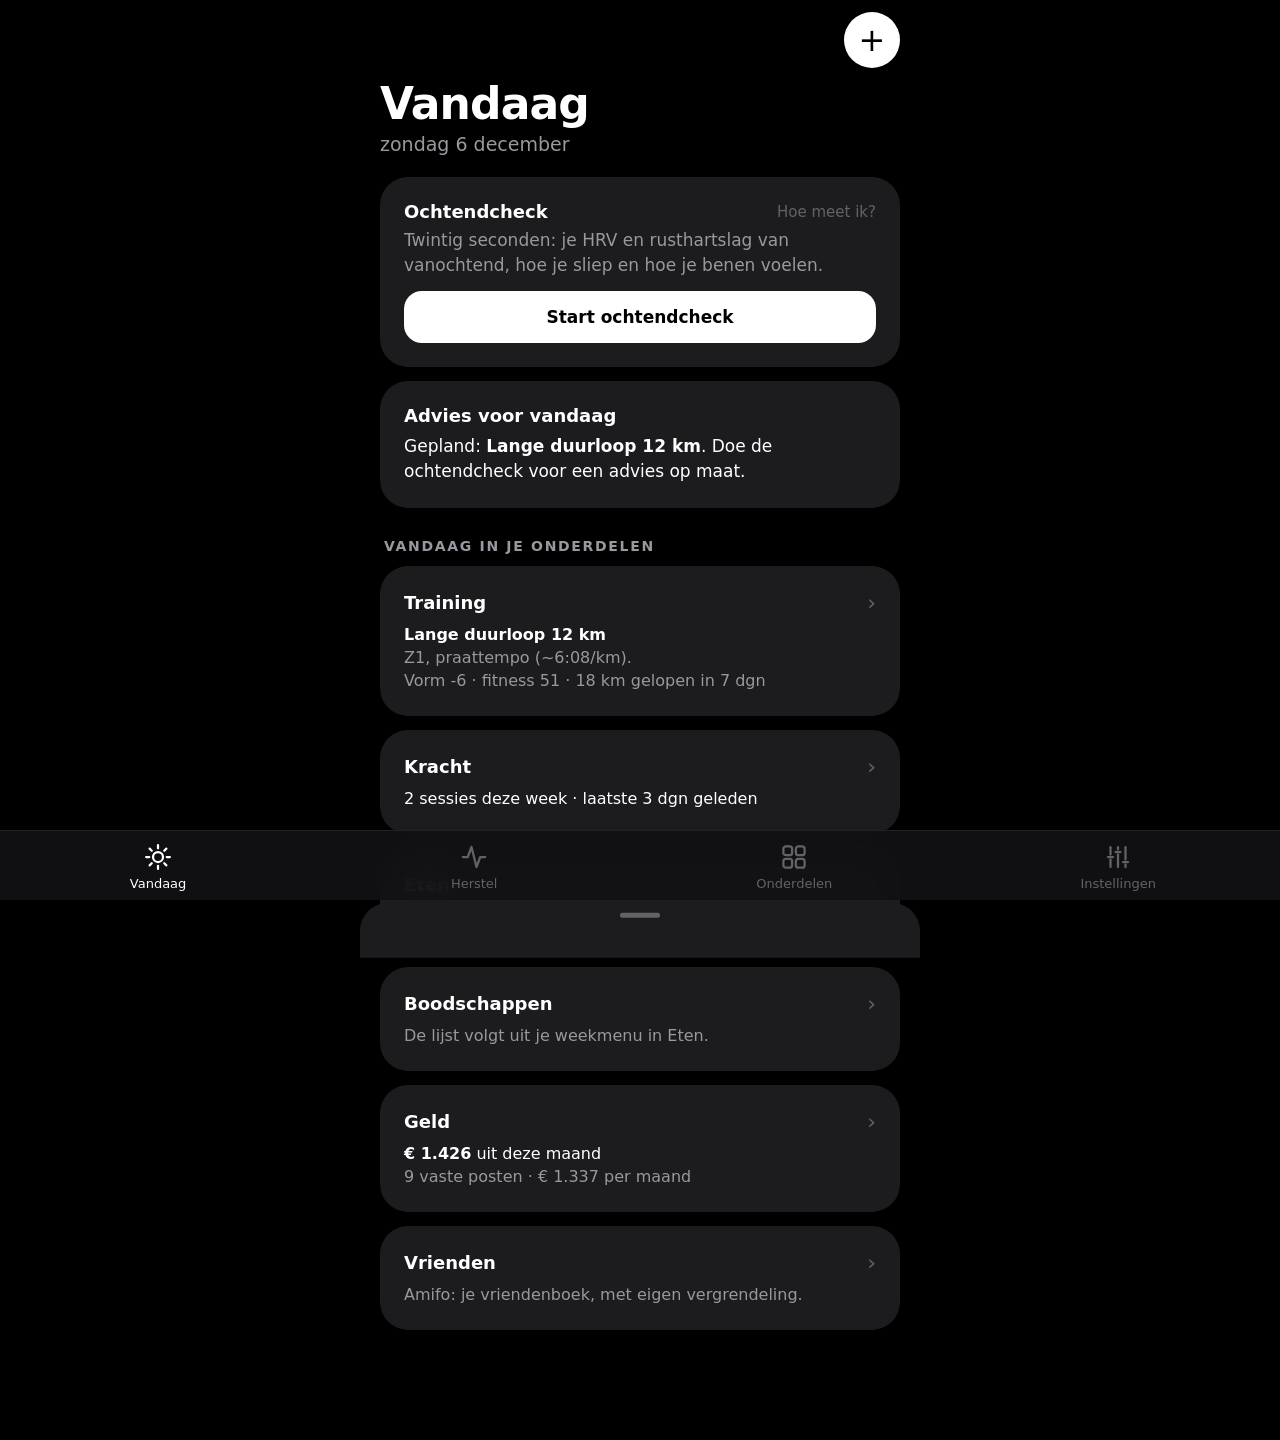
==== index.html @ ef38445b "Kern: één PWA met Vandaag, Tempo, Kracht, Eten, Geld en Amifo Gedeelde laag (core), opslag per onder" ====
<!DOCTYPE html>
<html lang="nl">
<head>
<meta charset="utf-8">
<meta name="viewport" content="width=device-width, initial-scale=1, viewport-fit=cover">
<meta name="apple-mobile-web-app-capable" content="yes">
<meta name="mobile-web-app-capable" content="yes">
<meta name="apple-mobile-web-app-status-bar-style" content="black-translucent">
<meta name="apple-mobile-web-app-title" content="Kern">
<meta name="theme-color" content="#000000">
<meta name="robots" content="noindex, nofollow">
<link rel="manifest" href="manifest.json">
<link rel="apple-touch-icon" href="icons/icon-180.png">
<link rel="stylesheet" href="core/core.css">
<title>Kern</title>
</head>
<body>

<section class="view on" id="v-home">
  <div class="top"><button class="fab" data-act="check" aria-label="Ochtendcheck">+</button></div>
  <h1>Vandaag</h1>
  <div class="sub" id="home-sub"></div>
  <div id="home-body"></div>
</section>

<section class="view" id="v-rec">
  <div class="top"><button class="fab" data-act="check" aria-label="Ochtendcheck">+</button></div>
  <h1>Herstel</h1>
  <div class="sub" id="rec-sub"></div>
  <div id="rec-body"></div>
</section>

<section class="view" id="v-apps">
  <div class="top"></div>
  <h1>Onderdelen</h1>
  <div class="sub">Eén app, één plek voor je gegevens</div>
  <div class="grid2" id="apps"></div>
  <div class="hint" style="margin-top:18px"><button class="info" data-info="linked" style="padding:0">Hoe zijn de onderdelen verbonden?</button></div>
</section>

<section class="view" id="v-set">
  <div class="top"></div>
  <h1>Instellingen</h1>
  <div class="sub">Profiel, back-up en uitleg</div>
  <div class="label">Profiel</div>
  <div class="card">
    <div class="field"><label>Lichaamsgewicht (kg)</label><input id="p-weight" type="number" inputmode="decimal"></div>
    <div class="hint">Gebruikt door Eten om je doelen te berekenen. Blijft op je toestel.</div>
  </div>
  <div class="label">Back-up</div>
  <div class="card">
    <button class="btn pri" id="d-export" style="margin-top:0">Back-up maken</button>
    <button class="btn" id="d-import">Back-up terugzetten</button>
    <input type="file" id="d-file" accept="application/json,.json" hidden>
    <div class="hint">Eén bestand met de gegevens van Vandaag, Tempo, Kracht, Eten en Geld. Bewaar het in Bestanden of iCloud Drive. Inloggegevens van Strava gaan niet mee. Amifo heeft een eigen back-up in zijn instellingen.</div>
  </div>
  <div class="label">Data</div>
  <div class="card">
    <button class="btn" id="d-demo" style="margin-top:0">Wis alle demodata</button>
    <button class="btn danger" id="d-reset">Alles wissen</button>
  </div>
  <div class="label">Wetenschap</div>
  <div class="list" id="science-list"></div>
  <div class="hint" style="text-align:center;margin-top:24px">Kern · alles staat lokaal op je toestel, zonder account en zonder server</div>
</section>

<nav class="tabbar">
  <button class="on" data-tab="home"><svg viewBox="0 0 24 24"><circle cx="12" cy="12" r="4"/><path d="M12 2.500v2.500M12 19v2.500M2.500 12H5M19 12h2.500M5.300 5.300 7 7M17 17l1.700 1.700M18.700 5.300 17 7M7 17l-1.700 1.700"/></svg>Vandaag</button>
  <button data-tab="rec"><svg viewBox="0 0 24 24"><path d="M3 12h4l3-8 4 16 3-8h4"/></svg>Herstel</button>
  <button data-tab="apps"><svg viewBox="0 0 24 24"><rect x="3.500" y="3.500" width="7" height="7" rx="2"/><rect x="13.500" y="3.500" width="7" height="7" rx="2"/><rect x="3.500" y="13.500" width="7" height="7" rx="2"/><rect x="13.500" y="13.500" width="7" height="7" rx="2"/></svg>Onderdelen</button>
  <button data-tab="set"><svg viewBox="0 0 24 24"><path d="M6 4v6M6 14v6M12 4v2M12 10v10M18 4v10M18 18v2"/><path d="M4 12h4M10 8h4M16 16h4"/></svg>Instellingen</button>
</nav>

<script src="core/core.js"></script>
<script>
/* =========================================================
   Kern — startscherm. Ochtendcheck (HRV, rusthartslag, slaap)
   en één overzicht van wat de onderdelen vandaag te melden hebben.
   ========================================================= */
K.chrome('hub');
const {$,$$,esc,dkey,DAY,nl,eur,toast,openSheet,closeSheet,ringSVG,addDays,pd,mean,sd}=K;
const KEY='kern.check.v1';
const DEF={days:{},demo:false,seeded:false};
let st=K.load(KEY,DEF);
const save=()=>K.save(KEY,st);
const today=()=>dkey(new Date());

/* ---------- HRV-analyse ---------- */
// Alles op ln(rMSSD): HRV is scheef verdeeld, de logaritme maakt gemiddelden en bandbreedtes zinvol.
function entries(n=400){const cut=dkey(addDays(new Date(),-n));return Object.entries(st.days).filter(([k,v])=>k>=cut&&v.hrv>0).map(([k,v])=>({k,...v,ln:Math.log(v.hrv)})).sort((a,b)=>a.k.localeCompare(b.k))}
function analyse(){
  const all=entries(),t=today(),within=(a,b)=>all.filter(e=>{const n=Math.round((pd(t)-pd(e.k))/DAY);return n>=a&&n<b});
  const w7=within(0,7),w60=within(0,60),a=within(0,28),b=within(28,56);
  const o={n:all.length,all,ok:w60.length>=10&&w7.length>=3};
  if(w7.length)o.base=Math.exp(mean(w7.map(e=>e.ln)));
  if(w7.length)o.rhr=mean(w7.filter(e=>e.rhr).map(e=>e.rhr));
  if(w60.length>=5){const m=mean(w60.map(e=>e.ln)),s=sd(w60.map(e=>e.ln));o.m=m;o.s=s;o.lo=Math.exp(m-s);o.hi=Math.exp(m+s)}
  if(w7.length>=4)o.cv=sd(w7.map(e=>e.hrv))/mean(w7.map(e=>e.hrv))*100;
  if(a.length>=8&&b.length>=8){o.dHrv=(Math.exp(mean(a.map(e=>e.ln)))/Math.exp(mean(b.map(e=>e.ln)))-1)*100;
    const ra=a.filter(e=>e.rhr),rb=b.filter(e=>e.rhr);if(ra.length>=8&&rb.length>=8)o.dRhr=mean(ra.map(e=>e.rhr))-mean(rb.map(e=>e.rhr))}
  o.sleep=mean(a.filter(e=>e.sleep).map(e=>e.sleep));
  // status van de 7-daagse basislijn ten opzichte van je normale bandbreedte
  if(o.ok){o.state=o.base<o.lo?{t:'Onder je normale bandbreedte: je lichaam herstelt nog',c:'var(--c-warn)'}
      :o.cv>12?{t:'Binnen je bandbreedte, maar onrustig van dag tot dag',c:'var(--c-mid)'}
      :o.base>o.hi?{t:'Boven je normale bandbreedte: goed hersteld',c:'var(--c-peak)'}
      :{t:'Binnen je normale bandbreedte: stabiel',c:'var(--c-good)'}}
  else o.state={t:`Nog ${Math.max(1,10-w60.length)} metingen nodig voor je eigen bandbreedte`,c:'var(--text-2)'};
  return o}
const hrvColor=(v,A)=>!A.lo?'var(--text)':v<A.lo?'var(--c-warn)':v>A.hi?'var(--c-peak)':'var(--c-good)';

/* ---------- advies: check + trainingsvorm + schema ---------- */
function advice(A){
  const c=st.days[today()],f=K.feed.get('tempo'),s=f?.days?.[today()],flags=[];
  if(c){
    if(A.lo&&c.hrv<A.lo)flags.push('je HRV ligt onder je bandbreedte');
    if(A.rhr&&c.rhr&&c.rhr>A.rhr+5)flags.push('je rusthartslag is hoger dan normaal');
    if(c.sleep&&c.sleep<6.5)flags.push('je sliep kort');
    if(c.legs&&c.legs<=2)flags.push('je benen voelen zwaar')}
  if(f&&f.tsb<-25)flags.push(`je vorm in Tempo is ${f.tsb}`);
  const what=s?(s.sport==='rest'?'Rustdag in je schema':`Gepland: <b>${esc(s.t)}</b>`):'Geen training in je schema';
  const hard=s&&['hard','long','race'].includes(s.cls);
  let chip,col,txt;
  if(!c&&!flags.length){chip='';col='var(--text-2)';txt=`${what}. Doe de ochtendcheck voor een advies op maat.`}
  else if(!flags.length){chip='Groen licht';col='var(--c-peak)';txt=`${what}. Alles wijst op goed herstel${hard?': een goede dag om deze sessie voluit te doen':''}.`}
  else if(flags.length===1){chip='Let op';col='var(--c-mid)';txt=`${what}. Let op: ${flags[0]}. ${hard?'Begin rustig en kort de sessie in als het niet loopt.':'Houd het vandaag rustig.'}`}
  else{chip='Rustig aan';col='var(--c-warn)';txt=`${what}. ${(l=>l[0].toUpperCase()+l.slice(1))(flags.slice(0,-1).join(', ')+' en '+flags[flags.length-1])}. ${hard?'Maak hier een rustige versie van of schuif de sessie een dag op.':'Herstel heeft vandaag voorrang.'}`}
  return{chip,col,txt}}

/* ---------- vandaag ---------- */
const fresh=f=>f&&f.updated>=+K.today0();
function renderHome(){
  const A=analyse(),c=st.days[today()],ad=advice(A);
  $('#home-sub').textContent=new Date().toLocaleDateString('nl-NL',{weekday:'long',day:'numeric',month:'long'});
  const t=K.feed.get('tempo'),kr=K.feed.get('kracht'),e=K.feed.get('eten'),g=K.feed.get('geld');
  const ts=t?.days?.[today()];
  const check=c?`<div class="card tap" data-act="check">
      <div class="hero"><div><div class="big" style="color:${hrvColor(c.hrv,A)}">${c.hrv}<small>ms HRV</small></div></div><div class="right">${A.state.t}</div></div>
      <div class="stats"><div class="stat"><div class="v">${c.rhr||'—'}</div><div class="k">rusthartslag</div></div><div class="stat"><div class="v">${c.sleep?nl(c.sleep)+' u':'—'}</div><div class="k">slaap</div></div><div class="stat"><div class="v">${c.legs?c.legs+'/5':'—'}</div><div class="k">benen</div></div></div>
    </div>`
    :`<div class="card"><div class="card-h"><h3>Ochtendcheck</h3><button class="info" data-info="measure">Hoe meet ik?</button></div>
      <div class="advice muted" style="margin:6px 0 14px">Twintig seconden: je HRV en rusthartslag van vanochtend, hoe je sliep en hoe je benen voelen.</div>
      <button class="btn pri" data-act="check" style="margin-top:0">Start ochtendcheck</button></div>`;
  const row=(href,ttl,body,chip='')=>`<a class="card tap" href="${href}"><div class="card-h"><h3>${ttl}</h3><span>${chip?`<span class="chip">${chip}</span> `:''}<span class="go">›</span></span></div><div class="advice" style="font-size:16px">${body}</div></a>`;
  $('#home-body').innerHTML=check+`
  <div class="card"><div class="card-h"><h3>Advies voor vandaag</h3><span class="chip" style="color:${ad.col}">${ad.chip}</span></div><div class="advice">${ad.txt}</div></div>
  <div class="label">Vandaag in je onderdelen</div>`
  +row('tempo/','Training',t?`${ts?`<b>${esc(ts.t)}</b>${ts.d?`<br><span class="muted">${esc(ts.d)}</span>`:''}`:'Geen sessie gepland'}<br><span class="muted">Vorm ${t.tsb>0?'+':''}${t.tsb} · fitness ${t.ctl} · ${t.week?.runKm??0} km gelopen in 7 dgn</span>`:'<span class="muted">Open Tempo om je schema en vorm te zien.</span>',t?.doneToday?'✓ gedaan':'')
  +row('kracht/','Kracht',kr?`${kr.week.n} ${kr.week.n===1?'sessie':'sessies'} deze week${kr.last?` · laatste ${K.relDay(kr.last.date)}`:''}${kr.active?'<br><b>Er staat een training open</b>':''}`:'<span class="muted">Open Kracht om een training te starten.</span>',kr?.doneToday?'✓ gedaan':'')
  +row('eten/','Eten',fresh(e)?`<b>${e.today.target} g koolhydraten</b> · ${e.today.label.toLowerCase()}<br><span class="muted">${e.today.meals.filter(m=>m.slot!=='Extra tussendoor').map(m=>esc(m.n)).join(' · ')}</span>`:'<span class="muted">Open Eten voor het menu van vandaag.</span>')
  +row('eten/','Boodschappen',e?.list?`${e.list.left} van ${e.list.n} producten nog te kopen<br><span class="muted">Weekmenu geschat op ${eur(e.list.cost)}${g?` · ${eur(g.groceries7)} uitgegeven in 7 dgn`:''}</span>`:'<span class="muted">De lijst volgt uit je weekmenu in Eten.</span>')
  +row('geld/','Geld',g?`<b>${eur(g.month.spent)}</b> uit deze maand<br><span class="muted">${g.fixed.n} vaste posten · ${eur(g.fixed.monthly)} per maand</span>`:'<span class="muted">Open Geld om je uitgaven te zien.</span>')
  +row('amifo/','Vrienden','<span class="muted">Amifo: je vriendenboek, met eigen vergrendeling.</span>');
}

/* ---------- herstel ---------- */
function renderRec(){
  const A=analyse(),all=A.all.filter(e=>pd(today())-pd(e.k)<60*DAY);
  $('#rec-sub').textContent=A.n?`${A.n} metingen${st.demo?' · demo':''}`:'Nog geen metingen';
  if(!A.n){$('#rec-body').innerHTML=`<div class="card"><div class="advice">Doe elke ochtend de check. Na ongeveer tien metingen zie je hier je eigen bandbreedte, je basislijn en of je vooruitgaat.</div><button class="btn pri" data-act="check">Start ochtendcheck</button></div>`;return}
  const W=320,H=130,t0=pd(today()),X=k=>(59-Math.round((t0-pd(k))/DAY))/59*(W-12)+6;
  const vals=all.map(e=>e.hrv).concat(A.lo?[A.lo,A.hi]:[]),mn=Math.min(...vals)*.94,mx=Math.max(...vals)*1.04,Y=v=>H-8-(v-mn)/(mx-mn||1)*(H-16);
  const roll=all.map(e=>{const w=A.all.filter(x=>{const n=Math.round((pd(e.k)-pd(x.k))/DAY);return n>=0&&n<7});return w.length>=3?{k:e.k,v:Math.exp(mean(w.map(x=>x.ln)))}:null}).filter(Boolean);
  const path=(pts,f)=>pts.map((p,i)=>(i?'L':'M')+X(p.k).toFixed(1)+' '+Y(f(p)).toFixed(1)).join('');
  const rh=all.filter(e=>e.rhr),rmn=Math.min(...rh.map(e=>e.rhr))-2,rmx=Math.max(...rh.map(e=>e.rhr))+2,RY=v=>90-6-(v-rmn)/(rmx-rmn||1)*(90-12);
  const dC=v=>v==null?'var(--text)':v>1?'var(--c-peak)':v<-3?'var(--c-warn)':'var(--text)';
  const verdict=A.dHrv==null?'Na acht weken meten zie je hier of je vooruitgaat.':A.dHrv>2&&(A.dRhr??0)<=0?'Je HRV stijgt en je rusthartslag daalt: je wordt fitter.':A.dHrv<-5?'Je HRV daalt over weken: neem meer herstel of kijk naar slaap en stress.':'Stabiel: geen duidelijke verandering in vier weken.';
  $('#rec-body').innerHTML=`
  <div class="card">
    <div class="hero"><div><div class="big">${A.base?Math.round(A.base):'—'}<small>ms · 7 dgn</small></div></div><div class="right" style="color:${A.state.c==='var(--text-2)'?'var(--text-2)':'var(--text-2)'}">${A.state.t}</div></div>
    <svg class="chart" viewBox="0 0 ${W} ${H}">
      ${A.lo?`<rect x="0" y="${Y(A.hi).toFixed(1)}" width="${W}" height="${(Y(A.lo)-Y(A.hi)).toFixed(1)}" fill="#30c46a" opacity=".13" rx="6"/>`:''}
      ${all.map(e=>`<circle cx="${X(e.k).toFixed(1)}" cy="${Y(e.hrv).toFixed(1)}" r="2.200" fill="#636366"/>`).join('')}
      ${roll.length>1?`<path d="${path(roll,p=>p.v)}" stroke="#30c46a" stroke-width="2.600" fill="none" stroke-linecap="round" stroke-linejoin="round"/>`:''}
    </svg>
    <div class="legend" style="margin-top:12px"><span style="--d:var(--c-peak)">Basislijn 7 dgn</span><span style="--d:#636366">Dagmeting</span><button class="info" data-info="hrv">Hoe werkt dit?</button></div>
    ${A.lo?`<div class="hint">Je normale bandbreedte (groene band): ${Math.round(A.lo)}–${Math.round(A.hi)} ms.</div>`:''}
  </div>
  <div class="card">
    <div class="card-h"><h3>Rusthartslag</h3><button class="info" data-info="rhr">?</button></div>
    <div class="sm-big">${A.rhr?Math.round(A.rhr):'—'}<small>slagen per minuut · 7 dgn</small></div>
    ${rh.length>1?`<svg class="chart" viewBox="0 0 ${W} 90"><path d="${rh.map((p,i)=>(i?'L':'M')+X(p.k).toFixed(1)+' '+RY(p.rhr).toFixed(1)).join('')}" stroke="#98989f" stroke-width="2.200" fill="none" stroke-linecap="round" stroke-linejoin="round"/></svg>`:''}
  </div>
  <div class="card">
    <div class="card-h"><h3>Ga ik vooruit?</h3><button class="info" data-info="trend">?</button></div>
    <div class="advice" style="margin-bottom:10px">${verdict}</div>
    <div class="row"><span>HRV · 4 weken</span><b style="color:${dC(A.dHrv)}">${A.dHrv==null?'—':(A.dHrv>0?'+':'')+nl(A.dHrv,1)+'%'}</b></div>
    <div class="row"><span>Rusthartslag · 4 weken</span><b style="color:${A.dRhr==null?'var(--text)':A.dRhr<-.5?'var(--c-peak)':A.dRhr>2?'var(--c-warn)':'var(--text)'}">${A.dRhr==null?'—':(A.dRhr>0?'+':'')+nl(A.dRhr,1)+' sl/min'}</b></div>
    <div class="row"><span>Schommeling van dag tot dag</span><b style="color:${A.cv>12?'var(--c-mid)':'var(--text)'}">${A.cv==null?'—':nl(A.cv,0)+'%'}</b></div>
    <div class="row"><span>Slaap gemiddeld</span><b>${A.sleep?nl(A.sleep,1)+' uur':'—'}</b></div>
  </div>
  <div class="label">Metingen</div>
  <div class="list">${[...A.all].reverse().slice(0,21).map(e=>`<div class="item plain" data-day="${e.k}"><div class="meta"><div class="nm">${K.relDay(pd(e.k))[0].toUpperCase()+K.relDay(pd(e.k)).slice(1)}</div><div class="ds">${[e.rhr?'rusthartslag '+e.rhr:null,e.sleep?nl(e.sleep)+' u slaap':null,e.legs?'benen '+e.legs+'/5':null].filter(Boolean).join(' · ')}</div></div><div class="sc" style="color:${hrvColor(e.hrv,A)}">${e.hrv}</div></div>`).join('')}</div>`;
  $$('[data-day]').forEach(b=>b.onclick=()=>checkSheet(b.dataset.day));
}

/* ---------- ochtendcheck ---------- */
function checkSheet(k=today()){const c=st.days[k]||{};let legs=c.legs||0,mood=c.mood||0;
  const sc=(id,v)=>`<div class="scale" id="${id}">${[1,2,3,4,5].map(n=>`<button data-v="${n}" class="${v===n?'on':''}">${n}</button>`).join('')}</div>`;
  openSheet(`<h2>Ochtendcheck</h2><div class="muted" style="margin-bottom:8px">${k===today()?'Vandaag':pd(k).toLocaleDateString('nl-NL',{weekday:'long',day:'numeric',month:'long'})} · meet liggend, direct na het wakker worden</div>
    <div class="field"><label>HRV (rMSSD, ms)</label><input id="c-hrv" type="number" inputmode="numeric" value="${c.hrv||''}" placeholder="62"></div>
    <div class="field"><label>Rusthartslag</label><input id="c-rhr" type="number" inputmode="numeric" value="${c.rhr||''}" placeholder="48"></div>
    <div class="field"><label>Slaap (uren)</label><input id="c-sleep" type="text" inputmode="decimal" value="${c.sleep?nl(c.sleep):''}" placeholder="7,5"></div>
    <div class="field col"><label>Benen <span class="muted">(1 zwaar · 5 fris)</span></label>${sc('c-legs',legs)}</div>
    <div class="field col"><label>Zin om te trainen <span class="muted">(1 geen · 5 veel)</span></label>${sc('c-mood',mood)}</div>
    <button class="btn pri" id="c-save">Opslaan</button>${st.days[k]?'<button class="btn danger" id="c-del">Verwijderen</button>':''}
    <div class="hint" style="text-align:center"><button class="info" data-info="measure">Hoe meet ik nauwkeurig?</button></div>`);
  const bind=(id,set)=>$$('#'+id+' button').forEach(b=>b.onclick=()=>{$$('#'+id+' button').forEach(x=>x.classList.toggle('on',x===b));set(+b.dataset.v)});
  bind('c-legs',v=>legs=v);bind('c-mood',v=>mood=v);
  $('#c-save').onclick=()=>{const hrv=Math.round(+$('#c-hrv').value),rhr=Math.round(+$('#c-rhr').value),sleep=+String($('#c-sleep').value).replace(',','.');
    if(hrv&&(hrv<5||hrv>300))return toast('HRV lijkt niet te kloppen (5–300 ms)');
    if(rhr&&(rhr<25||rhr>130))return toast('Rusthartslag lijkt niet te kloppen');
    if(!hrv&&!rhr&&!sleep&&!legs)return toast('Vul minstens één waarde in');
    st.days[k]={hrv:hrv||0,rhr:rhr||0,sleep:sleep>0&&sleep<=16?sleep:0,legs,mood};save();closeSheet();render();toast('Opgeslagen')};
  const del=$('#c-del');if(del)del.onclick=()=>{delete st.days[k];save();closeSheet();render()};
}
document.addEventListener('click',e=>{if(e.target.closest('[data-act=check]'))checkSheet()});

/* ---------- onderdelen ---------- */
const APPS=[
  {h:'tempo/',n:'Tempo',i:'<path d="M3 12h4l3-8 4 16 3-8h4"/>',f:()=>{const t=K.feed.get('tempo');return t?`Vorm ${t.tsb>0?'+':''}${t.tsb} · fitness ${t.ctl}`:'Duurtraining, schema en vorm'}},
  {h:'kracht/',n:'Kracht',i:'<path d="M6.500 6.500v11M17.500 6.500v11M3.500 9.500v5M20.500 9.500v5M6.500 12h11"/>',f:()=>{const k=K.feed.get('kracht');return k?`${k.week.n} sessies deze week`:'Krachtlog met rusttimer'}},
  {h:'eten/',n:'Eten',i:'<path d="M7 3v8M4.500 3v5a2.500 2.500 0 0 0 5 0V3M7 11v10M17 3c-2 1.500-3 4-3 7h3M17 3v18"/>',f:()=>{const e=K.feed.get('eten');return e?.list?`${e.list.left} boodschappen te doen`:'Plantaardig weekmenu en boodschappen'}},
  {h:'geld/',n:'Geld',i:'<circle cx="12" cy="12" r="9"/><path d="M15 8.500c-.700-.900-1.700-1.300-3-1.300-3 0-3.500 4.800 0 4.800s3.500 4.800 0 4.800c-1.300 0-2.400-.500-3-1.400M12 5.500v13"/>',f:()=>{const g=K.feed.get('geld');return g?`${eur(g.month.spent)} uit deze maand`:'Uitgaven en vaste lasten'}},
  {h:'amifo/',n:'Amifo',i:'<circle cx="9" cy="8" r="3.500"/><path d="M2.500 20c.500-3.500 3-5.500 6.500-5.500s6 2 6.500 5.500M16 4.800a3.500 3.500 0 0 1 0 6.400M18 14.800c2 .700 3.200 2.500 3.500 5.200"/>',f:()=>'Vriendenboek'}
];
function renderApps(){$('#apps').innerHTML=APPS.map(a=>`<a class="app-tile" href="${a.h}"><div class="ic" style="background:var(--card-2)"><svg viewBox="0 0 24 24">${a.i}</svg></div><div class="n">${a.n}</div><div class="t">${a.f()}</div></a>`).join('')}

/* ---------- instellingen ---------- */
const INFO={
  measure:{t:'Zo meet je nauwkeurig',s:'Elke ochtend op dezelfde manier',b:`<p>HRV (=hartslagvariabiliteit: de kleine verschillen in tijd tussen opeenvolgende hartslagen) zegt alleen iets als je elke dag <b>op dezelfde manier</b> meet:</p><ul><li>direct na het wakker worden, na een toiletbezoek, vóór koffie</li><li>liggend of zittend, maar altijd hetzelfde</li><li>één tot twee minuten, rustig ademend</li></ul><p>Een borstband die de hartslag elektrisch meet (zoals een Polar H10) met een HRV-app is hiervoor het nauwkeurigst. Neem uit die app de <b>rMSSD</b> in milliseconden en je rusthartslag over. Een horloge dat ’s nachts meet kan ook, zolang je steeds dezelfde bron gebruikt.</p><p><b>Kritisch:</b> meng geen bronnen: de nachtwaarde van een horloge en een ochtendmeting met borstband zijn niet met elkaar te vergelijken. Sommige horloges geven SDNN in plaats van rMSSD; dat is een andere maat.</p><p class="ref">Plews et al. (2013) Sports Med · Esco & Flatt (2014) J Sports Sci Med · Task Force ESC/NASPE (1996) Circulation</p>`},
  hrv:{t:'HRV: basislijn en bandbreedte',s:'Waarom één meting weinig zegt',b:`<p>HRV schommelt van dag tot dag sterk. Daarom kijkt de app niet naar de losse meting, maar naar je <b>basislijn</b>: het gemiddelde van de afgelopen zeven dagen.</p><p>Die basislijn wordt vergeleken met je <b>normale bandbreedte</b>: het gemiddelde van de afgelopen 60 dagen plus en min één standaarddeviatie (=maat voor de gebruikelijke spreiding). Alle berekeningen gebeuren op de natuurlijke logaritme van rMSSD, omdat HRV scheef verdeeld is.</p><ul><li>basislijn binnen de band: stabiel</li><li>eronder: je lichaam verwerkt meer dan het aankan (training, slaaptekort, stress, beginnende ziekte)</li><li>sterke schommeling van dag tot dag (meer dan ongeveer 12%): vaak een vroeg teken van te veel belasting</li></ul><p><b>Kritisch:</b> de grenzen (één standaarddeviatie, 12%) zijn gangbare keuzes, geen natuurwetten. Een hoge HRV is niet altijd goed: bij zware vermoeidheid kan hij juist oplopen. Kijk altijd samen met hoe je je voelt.</p><p class="ref">Plews et al. (2012) Eur J Appl Physiol · Plews et al. (2013) Sports Med · Buchheit (2014) Front Physiol · Bellenger et al. (2016) Sports Med</p>`},
  rhr:{t:'Rusthartslag',s:'Traag signaal, makkelijk te meten',b:`<p>Je rusthartslag daalt als je uithoudingsvermogen verbetert, doordat je hart per slag meer bloed rondpompt. Dat gaat over weken tot maanden.</p><p>Op korte termijn is een rusthartslag die vijf of meer slagen boven je gemiddelde ligt een waarschuwing: vaak vermoeidheid, uitdroging, alcohol of een infectie die eraan komt.</p><p><b>Kritisch:</b> rusthartslag is minder gevoelig dan HRV en reageert ook op warmte, cafeïne en houding. Vergelijk alleen metingen die op dezelfde manier zijn gedaan.</p><p class="ref">Buchheit (2014) Front Physiol · Reimers et al. (2018) J Clin Med</p>`},
  trend:{t:'Ga ik vooruit?',s:'Vier weken tegenover de vier weken ervoor',b:`<p>De app vergelijkt het gemiddelde van de afgelopen 28 dagen met de 28 dagen daarvoor. Een <b>stijgende HRV samen met een dalende of gelijke rusthartslag</b> past bij een beter uithoudingsvermogen en goed herstel.</p><p>Daalt je HRV over weken met meer dan ongeveer 5%, dan vraagt je lichaam meer herstel dan het krijgt.</p><p><b>Kritisch:</b> dit zijn groepsbevindingen. Bij goed getrainde sporters kan HRV in een zware opbouwfase tijdelijk dalen en vlak voor een wedstrijd juist weer stijgen, zonder dat er iets mis is. Gebruik de trend als aanleiding om na te denken, niet als oordeel.</p><p class="ref">Plews et al. (2013) Sports Med · Bellenger et al. (2016) Sports Med · Vesterinen et al. (2016) Scand J Med Sci Sports</p>`},
  linked:{t:'Hoe de onderdelen verbonden zijn',s:'Eén app, gedeelde opslag op je toestel',b:`<p>Alle onderdelen draaien binnen één app en bewaren hun gegevens in dezelfde lokale opslag op je toestel. Elk onderdeel publiceert daarnaast een korte samenvatting die de andere mogen lezen:</p><ul><li><b>Tempo → Eten:</b> het soort training per dag bepaalt je koolhydraatdoel en de porties; de dagen voor je wedstrijd schakelt het menu naar stapelen</li><li><b>Tempo → Kracht:</b> waarschuwing als je zware benen plant vlak voor een sleuteltraining</li><li><b>Kracht → Tempo:</b> krachtsessies tellen mee in je vermoeidheid en vorm</li><li><b>Eten → Geld:</b> de geschatte prijs van je weekmenu naast wat je echt uitgaf</li><li><b>Kracht → Geld:</b> je sportkosten per krachtsessie</li><li><b>Alles → Vandaag:</b> je ochtendcheck, vorm en schema worden één advies</li></ul><p>Er is geen account en geen server. Alleen de Strava-koppeling in Tempo maakt verbinding met internet, als je die instelt.</p><p><b>Kritisch:</b> je gegevens staan alleen op dit toestel. Verwijder je de app of wis je de websitegegevens, dan zijn ze weg. Maak dus regelmatig een back-up.</p>`}
};
function renderSet(){
  $('#p-weight').value=K.profile().weight;
  $('#science-list').innerHTML=Object.entries(INFO).map(([k,v])=>`<div class="item plain" data-info="${k}"><div class="meta"><div class="nm">${v.t}</div><div class="ds">${v.s}</div></div><span class="muted">›</span></div>`).join('');
}
$('#p-weight').onchange=e=>{const p=K.profile();p.weight=Math.max(35,Math.min(150,+String(e.target.value).replace(',','.')||70));K.saveProfile(p);toast('Opgeslagen')};
$('#d-export').onclick=()=>K.exportAll();
$('#d-import').onclick=()=>$('#d-file').click();
$('#d-file').onchange=async e=>{const f=e.target.files[0];if(!f)return;
  try{const n=K.importAll(await f.text());st=K.load(KEY,DEF);render();refreshFeeds(true);toast(`Back-up teruggezet (${n} onderdelen)`)}catch(err){toast('Terugzetten mislukt: '+err.message)}e.target.value=''};
$('#d-demo').onclick=()=>{
  // elk onderdeel markeert zijn eigen demoregels; hier worden ze in één keer verwijderd
  const edit=(k,fn)=>{try{const s=JSON.parse(localStorage.getItem(k));if(s){fn(s);s.demo=false;K.save(k,s)}}catch(e){}};
  edit('kern.tempo.v1',s=>s.acts=(s.acts||[]).filter(a=>!a.demo));
  edit('kern.kracht.v1',s=>s.sessions=(s.sessions||[]).filter(a=>!a.demo));
  edit('kern.geld.v1',s=>s.tx=(s.tx||[]).filter(a=>!a.demo));
  for(const k of Object.keys(st.days))if(st.days[k].demo)delete st.days[k];st.demo=false;save();
  render();refreshFeeds(true);toast('Alle demodata gewist')};
$('#d-reset').onclick=()=>{if(confirm('Alle gegevens van alle onderdelen wissen? Dit kan niet ongedaan worden gemaakt.')){K.wipeAll();location.reload()}};

/* ---------- feeds verversen: laad verouderde onderdelen onzichtbaar, zodat hun samenvatting klopt ---------- */
function refreshFeeds(force){
  ['tempo','kracht','eten','geld'].forEach((n,i)=>{if(!force&&fresh(K.feed.get(n)))return;
    setTimeout(()=>{const f=document.createElement('iframe');f.src=n+'/';f.hidden=true;f.setAttribute('aria-hidden','true');document.body.appendChild(f);setTimeout(()=>f.remove(),9000)},[0,300,1600,700][i])})}
addEventListener('storage',e=>{if(e.key&&e.key.startsWith('kern.feed.')){clearTimeout(refreshFeeds.t);refreshFeeds.t=setTimeout(()=>{renderHome();renderApps()},150)}});

/* ---------- demodata ---------- */
function demo(){const R=K.rng(5),o={};
  const gauss=()=>(R()+R()+R()+R()-2)*1.22;
  for(let i=75;i>=1;i--){const d=addDays(K.today0(),-i),hard=[0,2].includes(d.getDay());
    const base=Math.log(57)+(75-i)/75*.11-(hard?.06:0);
    o[dkey(d)]={hrv:Math.round(Math.exp(base+gauss()*.10)),rhr:Math.round(50.5-(75-i)/75*2.2+gauss()*1.4+(hard?1:0)),
      sleep:Math.round((7.4+gauss()*.6)*4)/4,legs:Math.max(1,Math.min(5,Math.round(3.6+gauss()*.9-(hard?.8:0)))),mood:Math.max(1,Math.min(5,Math.round(3.8+gauss()*.8))),demo:1}}
  return o}

function render(){renderHome();renderRec();renderApps();renderSet()}
K.info(INFO);
K.tabs();
if(!st.seeded&&!Object.keys(st.days).length){st.days=demo();st.demo=true;st.seeded=true;save()}
render();
refreshFeeds(false);
</script>
</body>
</html>
---- core/core.css ----
:root{
  --bg:#000; --card:#1c1c1e; --card-2:#2c2c2e; --line:#38383a;
  --text:#fff; --text-2:#98989f; --text-3:#636366;
  --c-peak:#30c46a; --c-good:#7ccf6b; --c-mid:#f5a623; --c-warn:#f0634f; --c-off:#636366;
  --c-run:#7ccf6b; --c-bike:#5ac8fa;
  --r-card:28px; --r-ctl:16px; --r-pill:999px;
  --pad:20px; --gap:14px;
  --font:-apple-system,BlinkMacSystemFont,"SF Pro Display","SF Pro Text","Inter",system-ui,sans-serif;
  --safe-t:env(safe-area-inset-top); --safe-b:env(safe-area-inset-bottom);
}
*{box-sizing:border-box;-webkit-tap-highlight-color:transparent}
html,body{margin:0;background:var(--bg);color:var(--text);font-family:var(--font);-webkit-font-smoothing:antialiased}
body{padding:calc(var(--safe-t) + 12px) var(--pad) calc(var(--safe-b) + 96px);max-width:560px;margin:0 auto;overscroll-behavior-y:none}
button,input,select,textarea{font:inherit;color:inherit}
.view{display:none}.view.on{display:block;animation:fade .25s ease}
@keyframes fade{from{opacity:0;transform:translateY(6px)}to{opacity:1;transform:none}}

/* header */
.top{display:flex;justify-content:flex-end;height:56px;align-items:center}
.fab{width:56px;height:56px;border-radius:50%;background:#fff;color:#000;border:0;font-size:32px;font-weight:300;line-height:1;display:grid;place-items:center}
h1{font-size:44px;font-weight:800;letter-spacing:-.02em;margin:10px 0 4px}
.sub{color:var(--text-2);font-size:19px;margin-bottom:22px}
.label{color:var(--text-2);font-size:14px;font-weight:600;letter-spacing:.12em;text-transform:uppercase;margin:30px 4px 12px}

/* cards */
.card{background:var(--card);border-radius:var(--r-card);padding:24px;margin-bottom:var(--gap)}
.hero{display:flex;justify-content:space-between;align-items:flex-start;gap:12px}
.big{font-size:64px;font-weight:800;letter-spacing:-.03em;line-height:1}
.big small{font-size:20px;font-weight:500;color:var(--text-2);margin-left:6px;letter-spacing:0}
.right{color:var(--text-2);font-size:16px;text-align:right;line-height:1.35;max-width:52%}
.seg-bar{display:flex;gap:6px;margin:22px 0 16px;height:12px}
.seg-bar i{border-radius:6px;display:block;min-width:4px}
.legend{display:flex;flex-wrap:wrap;gap:10px 22px;color:var(--text-2);font-size:16px}
.legend span::before{content:"";display:inline-block;width:10px;height:10px;border-radius:50%;background:var(--d);margin-right:8px;vertical-align:1px}
.row{display:flex;justify-content:space-between;align-items:baseline;padding:10px 0;border-top:1px solid var(--line);font-size:16px}
.row:first-of-type{border-top:0}
.row b{font-weight:600}.muted{color:var(--text-2)}
.stats{display:grid;grid-template-columns:repeat(3,1fr);gap:10px;margin-top:18px}
.stat{background:var(--card-2);border-radius:18px;padding:12px 14px}
.stat .v{font-size:22px;font-weight:700}.stat .k{font-size:12px;color:var(--text-2);margin-top:2px}
.info{background:none;border:0;color:var(--text-3);font-size:15px;padding:0 0 0 6px}
.card-h{display:flex;justify-content:space-between;align-items:center;margin-bottom:6px}
.card-h h3{margin:0;font-size:18px;font-weight:700}
.advice{font-size:17px;line-height:1.45;margin-top:8px}
.chip:empty{display:none}
.chip{display:inline-block;padding:4px 10px;border-radius:var(--r-pill);font-size:13px;font-weight:600;background:var(--card-2)}

/* horizontal scroller */
.hs{display:flex;gap:12px;overflow-x:auto;margin:0 calc(-1*var(--pad));padding:0 var(--pad);scrollbar-width:none}
.hs::-webkit-scrollbar{display:none}
.tile{flex:0 0 150px;background:var(--card);border-radius:var(--r-card);padding:18px 12px;text-align:center}
.tile .n{font-size:19px;font-weight:700;margin-top:10px}.tile .t{color:var(--text-2);font-size:15px;margin-top:4px}
.tile.today{outline:2px solid var(--c-peak)}

/* ring avatar */
.ring{position:relative;width:76px;height:76px;margin:0 auto}
.ring svg{position:absolute;inset:0}
.ring .in{position:absolute;inset:8px;border-radius:50%;display:grid;place-items:center;font-weight:700;font-size:22px}
.ring.sm{width:58px;height:58px}.ring.sm .in{inset:6px;font-size:16px}

/* search & segmented */
.search{display:flex;align-items:center;gap:12px;background:var(--card);border-radius:var(--r-card);padding:16px 20px;margin:26px 0 12px}
.search input{flex:1;background:none;border:0;outline:0;font-size:19px}
.search input::placeholder{color:var(--text-3)}
.segmented{display:flex;background:var(--card);border-radius:20px;padding:4px;margin-bottom:16px}
.segmented button{flex:1;border:0;background:none;color:var(--text-2);padding:11px 6px;border-radius:16px;font-size:16px;font-weight:500}
.segmented button.on{background:var(--card-2);color:var(--text)}

/* list */
.list{background:var(--card);border-radius:var(--r-card);padding:6px 0}
.item{display:flex;align-items:center;gap:16px;padding:14px 22px;position:relative}
.item+.item::before{content:"";position:absolute;top:0;left:96px;right:0;border-top:1px solid var(--line)}
.item .meta{flex:1;min-width:0}
.item .nm{font-size:18px;font-weight:600;white-space:nowrap;overflow:hidden;text-overflow:ellipsis}
.item .ds{color:var(--text-2);font-size:15px;margin-top:3px;white-space:nowrap;overflow:hidden;text-overflow:ellipsis}
.item .sc{font-size:22px;font-weight:700}
.empty{color:var(--text-2);text-align:center;padding:30px 20px;font-size:16px}

/* plan */
.week{background:var(--card);border-radius:var(--r-card);padding:20px 22px;margin-bottom:var(--gap)}
.week.cur{outline:2px solid var(--c-peak)}
.week-h{display:flex;justify-content:space-between;align-items:baseline}
.week-h b{font-size:18px}
.day{display:flex;gap:12px;padding:9px 0;border-top:1px solid var(--line);font-size:15px;align-items:flex-start}
.day:first-of-type{border-top:0}
.day .d{width:34px;color:var(--text-2);font-weight:600;flex:none}
.day .s{flex:1}.day .s small{display:block;color:var(--text-2);margin-top:2px}
.day .ok{color:var(--c-peak);font-weight:700;flex:none}
.phase-bar{display:flex;gap:4px;margin:16px 0 4px}
.phase-bar i{height:8px;border-radius:4px;flex:1;background:var(--card-2)}
.phase-bar i.done{background:var(--text-3)}.phase-bar i.now{background:var(--c-peak)}

/* forms */
.field{display:flex;justify-content:space-between;align-items:center;padding:12px 0;border-top:1px solid var(--line);gap:12px}
.field:first-of-type{border-top:0}
.field label{font-size:16px}
.field input,.field select{background:var(--card-2);border:0;border-radius:12px;padding:10px 12px;width:150px;text-align:right;outline:0;font-size:16px}
.btn{display:block;width:100%;border:0;border-radius:18px;padding:16px;font-size:17px;font-weight:600;background:var(--card-2);margin-top:10px}
.btn.pri{background:#fff;color:#000}.btn.strava{background:#fc4c02;color:#fff}.btn.danger{color:var(--c-warn)}
.hint{color:var(--text-2);font-size:14px;line-height:1.45;margin-top:10px}

/* tab bar */
.tabbar{position:fixed;left:0;right:0;bottom:0;background:rgba(18,18,20,.92);backdrop-filter:blur(20px);-webkit-backdrop-filter:blur(20px);border-top:1px solid #222;display:flex;justify-content:space-around;padding:10px 0 calc(var(--safe-b) + 8px);z-index:10}
.tabbar button{background:none;border:0;color:var(--text-3);display:flex;flex-direction:column;align-items:center;gap:4px;font-size:13px;font-weight:500;min-width:80px}
.tabbar button.on{color:var(--text)}
.tabbar svg{width:30px;height:30px;stroke:currentColor;fill:none;stroke-width:1.8;stroke-linecap:round;stroke-linejoin:round}

/* sheet */
.scrim{position:fixed;inset:0;background:rgba(0,0,0,.6);opacity:0;pointer-events:none;transition:opacity .2s;z-index:20}
.scrim.on{opacity:1;pointer-events:auto}
.sheet{position:fixed;left:0;right:0;bottom:0;max-width:560px;margin:0 auto;background:var(--card);border-radius:28px 28px 0 0;padding:10px var(--pad) calc(var(--safe-b) + 24px);transform:translateY(105%);transition:transform .28s cubic-bezier(.2,.8,.2,1);z-index:21;max-height:88vh;overflow-y:auto}
.sheet.on{transform:none}
.grab{width:40px;height:5px;border-radius:3px;background:var(--text-3);margin:0 auto 16px}
.sheet h2{font-size:26px;margin:4px 0 12px}
.sheet p{font-size:16px;line-height:1.55;color:#d8d8dc}
.sheet .ref{font-size:13px;color:var(--text-2)}
.chart{width:100%;height:auto;display:block;margin-top:14px}
.toast{position:fixed;left:50%;top:calc(var(--safe-t) + 14px);transform:translate(-50%,-120px);background:var(--card-2);padding:12px 18px;border-radius:var(--r-pill);font-size:15px;transition:transform .3s;z-index:30}
.toast.on{transform:translate(-50%,0)}

/* ===== Kern: gedeelde aanvullingen ===== */
a{color:inherit}
.top{justify-content:space-between}
.top .fab{margin-left:auto}
.hub{display:flex;align-items:center;gap:8px;height:40px;padding:0 16px 0 12px;border-radius:var(--r-pill);background:var(--card);color:var(--text-2);font-size:15px;font-weight:600;text-decoration:none}
.hub svg{width:18px;height:18px;fill:currentColor}
.fab{cursor:pointer;text-decoration:none}
.tabbar button{cursor:pointer}
.card.tap,.item,.tile.tap{cursor:pointer}
.card.tap:active,.item:active{opacity:.75}
a.card{display:block;text-decoration:none}
.go{color:var(--text-3);font-size:22px;font-weight:300}
.kv{display:flex;justify-content:space-between;align-items:baseline;gap:12px}
.kv .big{font-size:44px}
.sm-big{font-size:34px;font-weight:800;letter-spacing:-.02em;line-height:1.1}
.sm-big small{font-size:16px;font-weight:500;color:var(--text-2);margin-left:5px;letter-spacing:0}
.pill{display:inline-flex;align-items:center;gap:6px;padding:8px 14px;border-radius:var(--r-pill);background:var(--card-2);font-size:15px;font-weight:600;border:0}
.pill.on{background:#fff;color:#000}
.pills{display:flex;flex-wrap:wrap;gap:8px}
.dot{display:inline-block;width:10px;height:10px;border-radius:50%;background:var(--d);margin-right:8px}
.check{width:28px;height:28px;border-radius:50%;border:2px solid var(--text-3);flex:none;display:grid;place-items:center;font-size:15px;font-weight:800;color:#000;background:none;padding:0}
.check.on{background:var(--c-peak);border-color:var(--c-peak)}
.item.done .nm{color:var(--text-3);text-decoration:line-through}
.item.plain+.item.plain::before{left:22px}
.grid2{display:grid;grid-template-columns:1fr 1fr;gap:var(--gap)}
.app-tile{background:var(--card);border-radius:var(--r-card);padding:20px;text-decoration:none;display:block;min-height:150px}
.app-tile .ic{width:48px;height:48px;border-radius:15px;display:grid;place-items:center;margin-bottom:16px}
.app-tile .ic svg{width:26px;height:26px;stroke:currentColor;fill:none;stroke-width:1.9;stroke-linecap:round;stroke-linejoin:round}
.app-tile .n{font-size:20px;font-weight:700}
.app-tile .t{color:var(--text-2);font-size:14px;margin-top:4px;line-height:1.35}
.scale{display:flex;gap:6px}
.scale button{flex:1;border:0;border-radius:14px;background:var(--card-2);padding:12px 0;font-size:16px;font-weight:600;color:var(--text-2)}
.scale button.on{background:#fff;color:#000}
.field.col{flex-direction:column;align-items:stretch}
.field.col label{margin-bottom:2px}
.field input.wide{width:100%;text-align:left}
.num{font-variant-numeric:tabular-nums}
.stats.two{grid-template-columns:repeat(2,1fr)}
.sheet h3{font-size:18px;margin:22px 0 8px}
.sheet ul,.sheet ol{font-size:16px;line-height:1.55;color:#d8d8dc;padding-left:22px;margin:6px 0}
.banner{background:var(--card);border-radius:var(--r-card);padding:16px 20px;margin-bottom:var(--gap);font-size:16px;line-height:1.4;display:flex;gap:12px;align-items:flex-start}
.banner .bar{width:4px;align-self:stretch;border-radius:2px;background:var(--d);flex:none}
.big small{white-space:nowrap}
.hero>div:first-child{flex:none}
.hero .right{min-width:0}
.big.long{font-size:50px}
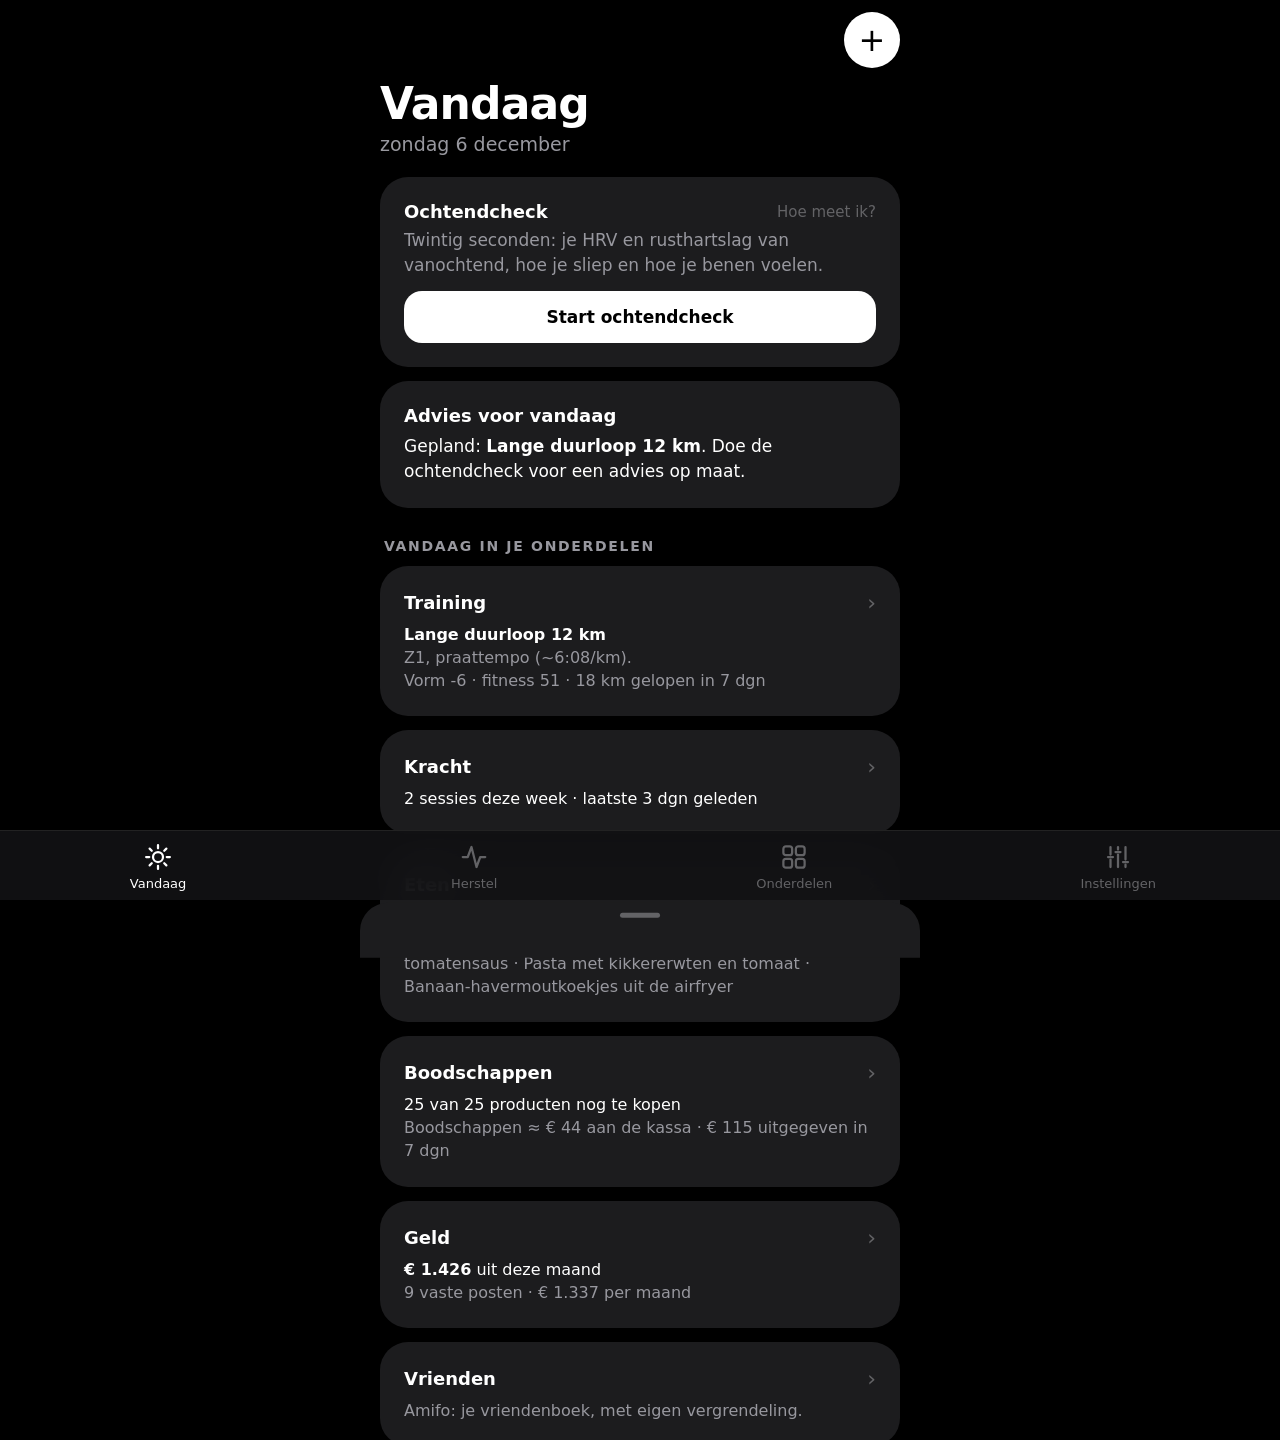
==== commit a9ed0f93: "Vandaag: dagboek met gewoonten en hun verband met herstel - Ochtendcheck vraagt wat je gisteren deed" ====
--- a/index.html
+++ b/index.html
@@ -45,7 +45,13 @@
   <div class="label">Profiel</div>
   <div class="card">
     <div class="field"><label>Lichaamsgewicht (kg)</label><input id="p-weight" type="number" inputmode="decimal"></div>
-    <div class="hint">Gebruikt door Eten om je doelen te berekenen. Blijft op je toestel.</div>
+    <div class="field"><label>Ademtempo ochtendmeting</label><select id="p-pace"></select></div>
+    <div class="hint">Je gewicht gebruikt Eten voor je doelen. Het ademtempo geldt voor elke ochtendmeting; je herstelgrafiek vergelijkt alleen metingen met hetzelfde tempo. Alles blijft op je toestel.</div>
+  </div>
+  <div class="label">Dagboek</div>
+  <div class="card">
+    <button class="btn" id="j-pick-set" style="margin-top:0">Kies wat je volgt</button>
+    <div class="hint" id="j-hint"></div>
   </div>
   <div class="label">Back-up</div>
   <div class="card">
@@ -72,6 +78,7 @@
 </nav>
 
 <script src="core/core.js"></script>
+<script src="journal.js"></script>
 <script>
 /* =========================================================
    Kern — startscherm. Ochtendcheck (HRV, rusthartslag, slaap)
@@ -80,18 +87,21 @@
 K.chrome('hub');
 const {$,$$,esc,dkey,DAY,nl,eur,toast,openSheet,closeSheet,ringSVG,addDays,pd,mean,sd}=K;
 const KEY='kern.check.v1';
-const DEF={days:{},demo:false,seeded:false};
+const DEF={days:{},journal:{},track:null,demo:false,seeded:false};
 let st=K.load(KEY,DEF);
 const save=()=>K.save(KEY,st);
 const today=()=>dkey(new Date());
+const tracked=()=>Array.isArray(st.track)?st.track:J.DEFAULT;
+const prevDay=k=>dkey(addDays(pd(k),-1));
+const useMeas=m=>m.demo||(m.pace??0)===K.pace();   // alleen metingen met het huidige ademtempo
 
 /* ---------- HRV-analyse ---------- */
 // Alles op ln(rMSSD): HRV is scheef verdeeld, de logaritme maakt gemiddelden en bandbreedtes zinvol.
 function entries(n=400){const cut=dkey(addDays(new Date(),-n));return Object.entries(st.days).filter(([k,v])=>k>=cut&&v.hrv>0).map(([k,v])=>({k,...v,ln:Math.log(v.hrv)})).sort((a,b)=>a.k.localeCompare(b.k))}
 function analyse(){
-  const all=entries(),t=today(),within=(a,b)=>all.filter(e=>{const n=Math.round((pd(t)-pd(e.k))/DAY);return n>=a&&n<b});
+  const raw=entries(),P=K.pace(),all=raw.filter(e=>e.demo||(e.pace??0)===P),t=today(),within=(a,b)=>all.filter(e=>{const n=Math.round((pd(t)-pd(e.k))/DAY);return n>=a&&n<b});
   const w7=within(0,7),w60=within(0,60),a=within(0,28),b=within(28,56);
-  const o={n:all.length,all,ok:w60.length>=10&&w7.length>=3};
+  const o={n:all.length,all,other:raw.length-all.length,ok:w60.length>=10&&w7.length>=3};
   if(w7.length)o.base=Math.exp(mean(w7.map(e=>e.ln)));
   if(w7.length)o.rhr=mean(w7.filter(e=>e.rhr).map(e=>e.rhr));
   if(w60.length>=5){const m=mean(w60.map(e=>e.ln)),s=sd(w60.map(e=>e.ln));o.m=m;o.s=s;o.lo=Math.exp(m-s);o.hi=Math.exp(m+s)}
@@ -147,15 +157,16 @@
   +row('tempo/','Training',t?`${ts?`<b>${esc(ts.t)}</b>${ts.d?`<br><span class="muted">${esc(ts.d)}</span>`:''}`:'Geen sessie gepland'}<br><span class="muted">Vorm ${t.tsb>0?'+':''}${t.tsb} · fitness ${t.ctl} · ${t.week?.runKm??0} km gelopen in 7 dgn</span>`:'<span class="muted">Open Tempo om je schema en vorm te zien.</span>',t?.doneToday?'✓ gedaan':'')
   +row('kracht/','Kracht',kr?`${kr.week.n} ${kr.week.n===1?'sessie':'sessies'} deze week${kr.last?` · laatste ${K.relDay(kr.last.date)}`:''}${kr.active?'<br><b>Er staat een training open</b>':''}`:'<span class="muted">Open Kracht om een training te starten.</span>',kr?.doneToday?'✓ gedaan':'')
   +row('eten/','Eten',fresh(e)?`<b>${e.today.target} g koolhydraten</b> · ${e.today.label.toLowerCase()}<br><span class="muted">${e.today.meals.filter(m=>m.slot!=='Extra tussendoor').map(m=>esc(m.n)).join(' · ')}</span>`:'<span class="muted">Open Eten voor het menu van vandaag.</span>')
-  +row('eten/','Boodschappen',e?.list?`${e.list.left} van ${e.list.n} producten nog te kopen<br><span class="muted">Weekmenu geschat op ${eur(e.list.cost)}${g?` · ${eur(g.groceries7)} uitgegeven in 7 dgn`:''}</span>`:'<span class="muted">De lijst volgt uit je weekmenu in Eten.</span>')
+  +row('eten/','Boodschappen',e?.list?`${e.list.left} van ${e.list.n} producten nog te kopen<br><span class="muted">Boodschappen ≈ ${eur(e.list.cost)} aan de kassa${g?` · ${eur(g.groceries7)} uitgegeven in 7 dgn`:''}</span>`:'<span class="muted">De lijst volgt uit je weekmenu in Eten.</span>')
   +row('geld/','Geld',g?`<b>${eur(g.month.spent)}</b> uit deze maand<br><span class="muted">${g.fixed.n} vaste posten · ${eur(g.fixed.monthly)} per maand</span>`:'<span class="muted">Open Geld om je uitgaven te zien.</span>')
   +row('amifo/','Vrienden','<span class="muted">Amifo: je vriendenboek, met eigen vergrendeling.</span>');
 }
 
 /* ---------- herstel ---------- */
-function renderRec(){
+function renderRec(){renderRecCore();$('#rec-body').insertAdjacentHTML('beforeend',habitsHTML())}
+function renderRecCore(){
   const A=analyse(),all=A.all.filter(e=>pd(today())-pd(e.k)<60*DAY);
-  $('#rec-sub').textContent=A.n?`${A.n} metingen${st.demo?' · demo':''}`:'Nog geen metingen';
+  $('#rec-sub').textContent=(A.n?`${A.n} metingen${st.demo?' · demo':''}`:'Nog geen metingen')+` · ademtempo ${K.paceLabel(K.pace())}`+(A.other?` · ${A.other} met ander tempo niet meegeteld`:'');
   if(!A.n){$('#rec-body').innerHTML=`<div class="card"><div class="advice">Doe elke ochtend de check. Na ongeveer tien metingen zie je hier je eigen bandbreedte, je basislijn en of je vooruitgaat.</div><button class="btn pri" data-act="check">Start ochtendcheck</button></div>`;return}
   const W=320,H=130,t0=pd(today()),X=k=>(59-Math.round((t0-pd(k))/DAY))/59*(W-12)+6;
   const vals=all.map(e=>e.hrv).concat(A.lo?[A.lo,A.hi]:[]),mn=Math.min(...vals)*.94,mx=Math.max(...vals)*1.04,Y=v=>H-8-(v-mn)/(mx-mn||1)*(H-16);
@@ -194,26 +205,89 @@
 }
 
 /* ---------- ochtendcheck ---------- */
-function checkSheet(k=today()){const c=st.days[k]||{};let legs=c.legs||0,mood=c.mood||0;
+let prefill=null;
+function checkSheet(k=today()){const c={...(st.days[k]||{}),...prefill};prefill=null;let legs=c.legs||0,mood=c.mood||0,pc=c.pace!=null?c.pace:K.pace();
+  const yk=prevDay(k),jsel=new Set(Object.entries(st.journal[yk]||{}).filter(([id,v])=>v&&id[0]!=='_').map(([id])=>id));let jtouched=false;
   const sc=(id,v)=>`<div class="scale" id="${id}">${[1,2,3,4,5].map(n=>`<button data-v="${n}" class="${v===n?'on':''}">${n}</button>`).join('')}</div>`;
   openSheet(`<h2>Ochtendcheck</h2><div class="muted" style="margin-bottom:8px">${k===today()?'Vandaag':pd(k).toLocaleDateString('nl-NL',{weekday:'long',day:'numeric',month:'long'})} · meet liggend, direct na het wakker worden</div>
+    <a class="btn pri" href="hart/?mode=ochtend" style="text-align:center;text-decoration:none;margin-top:6px">Meet met Polar H10</a>
+    <div class="hint" style="margin:6px 0 4px">De meting met ademgids doe je in Hart; daarna kom je hier terug voor slaap en benen.</div>
+    <div class="field"><label>Meting plakken</label><input id="c-paste" type="text" placeholder="code uit Bluefy" autocomplete="off"></div>
     <div class="field"><label>HRV (rMSSD, ms)</label><input id="c-hrv" type="number" inputmode="numeric" value="${c.hrv||''}" placeholder="62"></div>
     <div class="field"><label>Rusthartslag</label><input id="c-rhr" type="number" inputmode="numeric" value="${c.rhr||''}" placeholder="48"></div>
+    <div class="field col"><label>Ademtempo tijdens de meting <button class="info" data-info="pace" style="padding:0 0 0 6px">?</button></label><div class="segmented" id="c-pace" style="background:var(--card-2);margin:6px 0 0">${K.PACES.map(v=>`<button data-v="${v}" class="${v===pc?'on':''}">${v?v+' /min':'Eigen'}</button>`).join('')}</div></div>
     <div class="field"><label>Slaap (uren)</label><input id="c-sleep" type="text" inputmode="decimal" value="${c.sleep?nl(c.sleep):''}" placeholder="7,5"></div>
     <div class="field col"><label>Benen <span class="muted">(1 zwaar · 5 fris)</span></label>${sc('c-legs',legs)}</div>
     <div class="field col"><label>Zin om te trainen <span class="muted">(1 geen · 5 veel)</span></label>${sc('c-mood',mood)}</div>
+    <h3 style="margin:22px 0 4px">Gisteren <span class="muted" style="font-weight:500;font-size:15px">${pd(yk).toLocaleDateString('nl-NL',{weekday:'long',day:'numeric',month:'long'})}</span></h3>
+    <div class="hint" style="margin:0 0 10px">Tik aan wat je gisteren deed. Wat je niet aantikt, telt als nee. <button class="info" data-info="journal" style="padding:0">Hoe werkt dit?</button></div>
+    ${journalPills(jsel)}
     <button class="btn pri" id="c-save">Opslaan</button>${st.days[k]?'<button class="btn danger" id="c-del">Verwijderen</button>':''}
     <div class="hint" style="text-align:center"><button class="info" data-info="measure">Hoe meet ik nauwkeurig?</button></div>`);
+  K.segmented($('#c-pace'),v=>pc=+v);
+  $('#c-paste').oninput=e=>{const m=K.parseHrvCode(e.target.value);if(m){prefill={hrv:m.hrv,rhr:m.rhr,...(m.pace!=null?{pace:m.pace}:{})};checkSheet(m.k);toast('Meting overgenomen')}};
   const bind=(id,set)=>$$('#'+id+' button').forEach(b=>b.onclick=()=>{$$('#'+id+' button').forEach(x=>x.classList.toggle('on',x===b));set(+b.dataset.v)});
   bind('c-legs',v=>legs=v);bind('c-mood',v=>mood=v);
+  bindPills(jsel,()=>jtouched=true);
   $('#c-save').onclick=()=>{const hrv=Math.round(+$('#c-hrv').value),rhr=Math.round(+$('#c-rhr').value),sleep=+String($('#c-sleep').value).replace(',','.');
     if(hrv&&(hrv<5||hrv>300))return toast('HRV lijkt niet te kloppen (5–300 ms)');
     if(rhr&&(rhr<25||rhr>130))return toast('Rusthartslag lijkt niet te kloppen');
-    if(!hrv&&!rhr&&!sleep&&!legs)return toast('Vul minstens één waarde in');
-    st.days[k]={hrv:hrv||0,rhr:rhr||0,sleep:sleep>0&&sleep<=16?sleep:0,legs,mood};save();closeSheet();render();toast('Opgeslagen')};
+    if(!hrv&&!rhr&&!sleep&&!legs&&!jtouched&&!jsel.size)return toast('Vul minstens één waarde in');
+    if(hrv||rhr||sleep||legs)st.days[k]={hrv:hrv||0,rhr:rhr||0,pace:pc,sleep:sleep>0&&sleep<=16?sleep:0,legs,mood};
+    saveJournal(yk,jsel);save();closeSheet();render();toast('Opgeslagen')};
   const del=$('#c-del');if(del)del.onclick=()=>{delete st.days[k];save();closeSheet();render()};
 }
 document.addEventListener('click',e=>{if(e.target.closest('[data-act=check]'))checkSheet()});
+
+/* ---------- dagboek ---------- */
+function journalPills(sel){return `<div class="pills" id="j-pills">${tracked().map(id=>`<button class="pill ${sel.has(id)?'on':''}" data-j="${id}">${esc(J.label(id))}</button>`).join('')}</div>`}
+function bindPills(sel,onChange){$$('#j-pills [data-j]').forEach(b=>b.onclick=()=>{const id=b.dataset.j;if(sel.has(id))sel.delete(id);else sel.add(id);b.classList.toggle('on',sel.has(id));onChange&&onChange()})}
+function saveJournal(day,sel){const prev=st.journal[day]||{},e={};for(const id of tracked())e[id]=sel.has(id)?1:0;
+  for(const[id,v]of Object.entries(prev))if(!(id in e)&&id[0]!=='_')e[id]=v;st.journal[day]=e}   // antwoorden op vragen die je niet meer volgt blijven bewaard
+function journalSheet(day=prevDay(today())){const sel=new Set(Object.entries(st.journal[day]||{}).filter(([id,v])=>v&&id[0]!=='_').map(([id])=>id));
+  const min=dkey(addDays(new Date(),-14)),max=today();
+  openSheet(`<h2>Dagboek</h2><div style="display:flex;align-items:center;gap:10px;margin:6px 0 12px"><button class="pill" id="j-prev" ${day<=min?'disabled style="opacity:.35"':''}>‹</button><div style="flex:1;text-align:center;font-weight:700">${day===today()?'Vandaag':day===prevDay(today())?'Gisteren':pd(day).toLocaleDateString('nl-NL',{weekday:'long',day:'numeric',month:'long'})}</div><button class="pill" id="j-next" ${day>=max?'disabled style="opacity:.35"':''}>›</button></div>
+    <div class="hint" style="margin:0 0 10px">${st.journal[day]?'Al ingevuld; je kunt het aanpassen.':'Nog niet ingevuld.'} Wat je niet aantikt, telt als nee.</div>
+    ${journalPills(sel)}<button class="btn pri" id="j-save">Opslaan</button><button class="btn" id="j-pick">Kies wat je volgt</button>`);
+  bindPills(sel);
+  $('#j-prev').onclick=()=>{if(day>min)journalSheet(prevDay(day))};$('#j-next').onclick=()=>{if(day<max)journalSheet(dkey(addDays(pd(day),1)))};
+  $('#j-save').onclick=()=>{saveJournal(day,sel);save();render();toast('Dagboek opgeslagen');journalSheet(day)};
+  $('#j-pick').onclick=()=>pickSheet(()=>journalSheet(day))}
+function pickSheet(back){const sel=new Set(tracked());let q='';
+  const draw=()=>{const ql=q.toLowerCase();
+    $('#pk-list').innerHTML=J.CATALOG.map(([cat,items])=>{const xs=items.filter(([id,l])=>!ql||l.toLowerCase().includes(ql)||cat.toLowerCase().includes(ql));
+      return xs.length?`<h3>${esc(cat)}</h3><div class="pills">${xs.map(([id,l])=>`<button class="pill ${sel.has(id)?'on':''}" data-pk="${id}">${esc(l)}</button>`).join('')}</div>`:''}).join('')||'<div class="muted" style="margin-top:14px">Niets gevonden.</div>';
+    $('#pk-count').textContent=`${sel.size} gekozen${sel.size>10?' · meer dan 10 is lastig elke dag bij te houden':''}`;$('#pk-count').style.color=sel.size>10?'var(--c-mid)':'';
+    $$('[data-pk]').forEach(b=>b.onclick=()=>{const id=b.dataset.pk;if(sel.has(id))sel.delete(id);else sel.add(id);draw()})};
+  openSheet(`<h2>Wat wil je volgen?</h2><div class="hint" style="margin:0 0 6px">Kies er hooguit 10, dan blijft het invullen snel en heb je sneller genoeg antwoorden. Eerdere antwoorden blijven bewaard.</div>
+    <div class="search" style="margin:12px 0 4px"><input id="pk-q" placeholder="Zoeken, bijv. alcohol of sauna"></div>
+    <div class="muted" id="pk-count" style="margin:6px 4px"></div><div id="pk-list"></div><button class="btn pri" id="pk-save">Opslaan</button>`);
+  $('#pk-q').oninput=e=>{q=e.target.value;draw()};draw();
+  $('#pk-save').onclick=()=>{const order=J.CATALOG.flatMap(([,it])=>it.map(([id])=>id));st.track=order.filter(id=>sel.has(id));save();render();toast('Opgeslagen');back?back():closeSheet()}}
+const sgn=(v,d)=>Math.abs(v)<.5*Math.pow(10,-d)?'±':v>0?'+':'−';
+const effTxt=r=>[r.hrvPct!=null?`${sgn(r.hrvPct,0)}${nl(Math.abs(r.hrvPct).toFixed(0))}% HRV`:null,r.rhrDiff!=null?`${sgn(r.rhrDiff,1)}${nl(Math.abs(r.rhrDiff).toFixed(1))} rusthartslag`:null].filter(Boolean).join(' · ');
+function habitsHTML(){const ids=[...new Set([...tracked(),...Object.values(st.journal).flatMap(a=>Object.keys(a).filter(k=>k[0]!=='_'))])];
+  const res=J.analyse(st.journal,st.days,ids,useMeas).filter(r=>r.ny+r.nn>0||tracked().includes(r.id));
+  const ov=J.overlaps(st.journal,tracked());const filled=st.journal[prevDay(today())];
+  let h=`<div class="label">Gewoonten en herstel</div><div class="card">
+    <div class="card-h"><h3>Wat helpt je herstel?</h3><button class="info" data-info="journal">?</button></div>
+    <div class="hint" style="margin:2px 0 8px">Je HRV en rusthartslag op de ochtend na een "ja", vergeleken met de ochtend na een "nee". Zichtbaar vanaf 5× ja en 5× nee in 90 dagen.</div>
+    <button class="btn ${filled?'':'pri'}" id="h-journal" style="margin-top:4px">${filled?'Dagboek bekijken':'Dagboek van gisteren invullen'}</button></div>`;
+  const open=res.filter(r=>r.unlocked),locked=res.filter(r=>!r.unlocked);
+  if(open.length)h+=`<div class="list wrap">${open.map(r=>{const c=r.level==='verwaarloosbaar'?'var(--text-3)':r.dir>0?(r.level==='duidelijk'?'var(--c-peak)':'var(--c-good)'):(r.level==='duidelijk'?'var(--c-warn)':'var(--c-mid)');
+      return `<div class="item plain" data-habit="${r.id}"><div class="meta"><div class="nm">${esc(r.label)}</div><div class="ds">${effTxt(r)||'—'} · ${r.ny}× ja, ${r.nn}× nee</div></div><span class="chip" style="color:${c}">${r.level==='verwaarloosbaar'?'geen duidelijk verband':(r.dir>0?'beter':'slechter')+(r.level==='matig'?' (mogelijk)':'')}</span></div>`}).join('')}</div>`;
+  if(locked.length)h+=`<div class="label" style="margin-top:18px">Nog niet genoeg antwoorden</div><div class="list wrap">${locked.map(r=>`<div class="item plain"><div class="meta"><div class="nm">${esc(r.label)}</div><div class="ds">${r.ny}× ja, ${r.nn}× nee${r.ny<5?` · nog ${5-r.ny}× ja nodig`:''}${r.nn<5?` · nog ${5-r.nn}× nee nodig`:''}</div></div></div>`).join('')}</div>`;
+  if(ov.length)h+=`<div class="hint" style="margin:10px 4px 0">Deze vallen bijna altijd samen en zijn daardoor niet uit elkaar te halen: ${ov.map(o=>`${esc(J.label(o[0]))} en ${esc(J.label(o[1]))} (${o[2]}%)`).join('; ')}.</div>`;
+  return h}
+function habitSheet(id){const r=J.analyse(st.journal,st.days,[id],useMeas)[0];if(!r)return;
+  const row=(l,y,n,f)=>`<div class="row"><span>${l}</span><b>${y!=null?f(y):'—'} <span class="muted">na ja</span> · ${n!=null?f(n):'—'} <span class="muted">na nee</span></b></div>`;
+  openSheet(`<h2>${esc(r.label)}</h2><div class="muted" style="margin-bottom:10px">${r.ny}× ja en ${r.nn}× nee in de afgelopen 90 dagen</div>
+    ${row('HRV (gemiddeld)',r.hrvYes,r.hrvNo,v=>Math.round(v)+' ms')}${row('Rusthartslag',r.rhrYes,r.rhrNo,v=>nl(v.toFixed(1)))}
+    <div class="row"><span>Verschil</span><b>${effTxt(r)||'—'}</b></div>
+    <div class="row"><span>Hoe zeker</span><b>${r.level}${r.t!=null?` <span class="muted">(t = ${nl(Math.abs(r.t).toFixed(1))})</span>`:''}</b></div>
+    <p style="margin-top:14px">${r.level==='verwaarloosbaar'?'Er is (nog) geen duidelijk verschil tussen ochtenden na wel en geen '+esc(r.label.toLowerCase())+'.':`Op ochtenden na ${esc(r.label.toLowerCase())} was je herstel gemiddeld ${r.dir>0?'beter':'slechter'} dan na dagen zonder.`}</p>
+    <p class="ref">Dit is een verband in je eigen gegevens, geen bewijs van oorzaak. Andere dingen die op dezelfde dagen gebeurden (zoals een zware training) kunnen het verschil verklaren.</p>`)}
+document.addEventListener('click',e=>{const h=e.target.closest('[data-habit]');if(h)habitSheet(h.dataset.habit);if(e.target.closest('#h-journal'))journalSheet()});
 
 /* ---------- onderdelen ---------- */
 const APPS=[
@@ -221,28 +295,37 @@
   {h:'kracht/',n:'Kracht',i:'<path d="M6.500 6.500v11M17.500 6.500v11M3.500 9.500v5M20.500 9.500v5M6.500 12h11"/>',f:()=>{const k=K.feed.get('kracht');return k?`${k.week.n} sessies deze week`:'Krachtlog met rusttimer'}},
   {h:'eten/',n:'Eten',i:'<path d="M7 3v8M4.500 3v5a2.500 2.500 0 0 0 5 0V3M7 11v10M17 3c-2 1.500-3 4-3 7h3M17 3v18"/>',f:()=>{const e=K.feed.get('eten');return e?.list?`${e.list.left} boodschappen te doen`:'Plantaardig weekmenu en boodschappen'}},
   {h:'geld/',n:'Geld',i:'<circle cx="12" cy="12" r="9"/><path d="M15 8.500c-.700-.900-1.700-1.300-3-1.300-3 0-3.500 4.800 0 4.800s3.500 4.800 0 4.800c-1.300 0-2.400-.500-3-1.400M12 5.500v13"/>',f:()=>{const g=K.feed.get('geld');return g?`${eur(g.month.spent)} uit deze maand`:'Uitgaven en vaste lasten'}},
+  {h:'hart/',n:'Hart',i:'<path d="M12 20s-7-4.400-7-10a4 4 0 0 1 7-2.600A4 4 0 0 1 19 10c0 5.600-7 10-7 10Z"/><path d="M5 12h3l1.500-2.500 2 5 1.500-2.500h6"/>',f:()=>{const h=K.feed.get('hart');return h&&h.last?`Laatste meting ${K.relDay(h.last.date)} · rMSSD ${h.last.rmssd}`:'Live ECG en HRV met je Polar H10'}},
   {h:'amifo/',n:'Amifo',i:'<circle cx="9" cy="8" r="3.500"/><path d="M2.500 20c.500-3.500 3-5.500 6.500-5.500s6 2 6.500 5.500M16 4.800a3.500 3.500 0 0 1 0 6.400M18 14.800c2 .700 3.200 2.500 3.500 5.200"/>',f:()=>'Vriendenboek'}
 ];
 function renderApps(){$('#apps').innerHTML=APPS.map(a=>`<a class="app-tile" href="${a.h}"><div class="ic" style="background:var(--card-2)"><svg viewBox="0 0 24 24">${a.i}</svg></div><div class="n">${a.n}</div><div class="t">${a.f()}</div></a>`).join('')}
 
 /* ---------- instellingen ---------- */
 const INFO={
-  measure:{t:'Zo meet je nauwkeurig',s:'Elke ochtend op dezelfde manier',b:`<p>HRV (=hartslagvariabiliteit: de kleine verschillen in tijd tussen opeenvolgende hartslagen) zegt alleen iets als je elke dag <b>op dezelfde manier</b> meet:</p><ul><li>direct na het wakker worden, na een toiletbezoek, vóór koffie</li><li>liggend of zittend, maar altijd hetzelfde</li><li>één tot twee minuten, rustig ademend</li></ul><p>Een borstband die de hartslag elektrisch meet (zoals een Polar H10) met een HRV-app is hiervoor het nauwkeurigst. Neem uit die app de <b>rMSSD</b> in milliseconden en je rusthartslag over. Een horloge dat ’s nachts meet kan ook, zolang je steeds dezelfde bron gebruikt.</p><p><b>Kritisch:</b> meng geen bronnen: de nachtwaarde van een horloge en een ochtendmeting met borstband zijn niet met elkaar te vergelijken. Sommige horloges geven SDNN in plaats van rMSSD; dat is een andere maat.</p><p class="ref">Plews et al. (2013) Sports Med · Esco & Flatt (2014) J Sports Sci Med · Task Force ESC/NASPE (1996) Circulation</p>`},
+  journal:{t:'Dagboek en herstel',s:'Welke gewoonten samengaan met je herstel',b:`<p>Elke ochtend vink je aan wat je de dag ervoor deed: alcohol, laat eten, je telefoon in bed, stress, enzovoort. Je antwoorden worden bewaard bij de dag waarop het gebeurde.</p><p>Daarna vergelijkt de app je <b>HRV</b> en <b>rusthartslag</b> op de ochtend na een "ja" met de ochtend na een "nee". Een gedraging verschijnt pas als je binnen 90 dagen minstens 5 keer ja en 5 keer nee hebt; dezelfde regel als in het WHOOP-dagboek. Beantwoord daarom ook de dagen dat je iets níet deed.</p><p>Hoe zeker een verschil is, berekent de app met een t-toets (=een maat voor hoe groot het verschil is in verhouding tot de gewone schommeling): vanaf 2,5 heet het duidelijk, vanaf 1,5 mogelijk, daaronder geen duidelijk verband. HRV en rusthartslag tellen even zwaar mee. Alleen metingen met je huidige ademtempo tellen mee.</p><p>De vragen komen uit de openbare gedragslijst van het WHOOP-dagboek, vertaald naar het Nederlands. Houd het bij hooguit 10 tegelijk.</p><p><b>Kritisch:</b> dit zijn verbanden in je eigen gegevens, geen oorzaken. Doe je twee dingen meestal samen (bijvoorbeeld laat werken en alcohol), dan is niet te zeggen welke van de twee het verschil maakt; de app waarschuwt als dat gebeurt. Met 5 keer ja en 5 keer nee is een uitkomst nog wankel: kijk vooral naar grote, blijvende verschillen. De grenzen van 1,5 en 2,5 zijn keuzes van deze app.</p>`},
+  measure:{t:'Zo meet je nauwkeurig',s:'Elke ochtend op dezelfde manier',b:`<p>HRV (=hartslagvariabiliteit: de kleine verschillen in tijd tussen opeenvolgende hartslagen) zegt alleen iets als je elke dag <b>op dezelfde manier</b> meet:</p><ul><li>direct na het wakker worden, na een toiletbezoek, vóór koffie</li><li>liggend of zittend, maar altijd hetzelfde</li><li>één tot twee minuten, rustig ademend</li></ul><p>Een borstband die de hartslag elektrisch meet (zoals een Polar H10) met een HRV-app is hiervoor het nauwkeurigst. Neem uit die app de <b>rMSSD</b> in milliseconden en je rusthartslag over. Een horloge dat ’s nachts meet kan ook, zolang je steeds dezelfde bron gebruikt.</p><p>Met je band meet je in <b>Hart</b> (knop Meet met Polar H10 in de check). Daar loopt een ademgids met elke ochtend hetzelfde tempo, zodat je ademhaling je HRV niet van dag tot dag anders beïnvloedt.</p><p><b>Kritisch:</b> meng geen bronnen: de nachtwaarde van een horloge en een ochtendmeting met borstband zijn niet met elkaar te vergelijken. Sommige horloges geven SDNN in plaats van rMSSD; dat is een andere maat.</p><p class="ref">Plews et al. (2013) Sports Med · Esco & Flatt (2014) J Sports Sci Med · Task Force ESC/NASPE (1996) Circulation</p>`},
+  polar:{t:'Meten met een Polar H10',s:'Zo krijg je een betrouwbare meting',b:`<p>De band meet je hartslag elektrisch via twee elektroden en stuurt de tijd tussen opeenvolgende slagen (RR-intervallen, in milliseconden) door. Daaruit berekent de app je <b>rMSSD</b>: de wortel van het gemiddelde van de gekwadrateerde verschillen tussen opeenvolgende slagen.</p><ul><li><b>Elektroden nat maken</b> met water of elektrodengel; droge elektroden geven veel storing.</li><li>Band <b>strak onder je borstbeen</b>, het logo rechtop.</li><li>Direct na het wakker worden, <b>liggend</b>, rustig ademen, niet praten of bewegen.</li><li>Sluit andere apps die de band gebruiken (zoals een trainings- of Strava-app); die kunnen de verbinding verstoren.</li><li>De meting duurt twee minuten: de eerste 20 seconden zijn om te stabiliseren, de volgende 100 seconden tellen mee.</li></ul><p>Slagen die onmogelijk zijn (sneller dan 200 of trager dan 30 slagen per minuut) of meer dan 20% afwijken van de vorige slag worden weggegooid en niet meegenomen. Boven ongeveer 8% weggegooide slagen noemt de app de meting slecht.</p><p><b>Kritisch:</b> twee minuten ligt onder de vijf minuten van de klassieke standaard; voor rMSSD in rust is een korte meting redelijk betrouwbaar, maar je dagelijkse waarde schommelt dan wat meer. Gebruik altijd dezelfde methode en meet niet af en toe met een ander apparaat. De spelregels van dit filter zijn eigen keuzes van de app, geen gepubliceerde norm. Ik heb dit niet tegen een referentie-ecg gecontroleerd.</p><p class="ref">Esco & Flatt (2014) J Sports Sci Med · Gilgen-Ammann et al. (2019) Eur J Appl Physiol · Plews et al. (2017) Int J Sports Physiol Perform · Shaffer & Ginsberg (2017) Front Public Health</p>`},
+  pace:{t:'Vast ademtempo',s:'Waarom elke ochtend hetzelfde',b:`<p>Hoe je ademt bepaalt voor een groot deel hoe groot de schommeling tussen je hartslagen is: langzaam en diep ademen geeft een hogere HRV dan snel en oppervlakkig. Als je elke ochtend anders ademt, meet je dus deels je ademhaling in plaats van je herstel.</p><p>Daarom kies je één tempo (instelbaar bij Instellingen) en volg je in Hart elke ochtend dezelfde ademgids. Elke meting bewaart welk tempo je gebruikte, en de herstelgrafiek vergelijkt alleen metingen met het tempo dat nu is ingesteld. Verander je het tempo, dan bouw je dus een nieuwe basislijn op.</p><p><b>Kritisch:</b> onderzoek is niet eenduidig over welk tempo het beste is; 6 per minuut geeft de grootste schommeling en hogere waarden, eigen tempo is het best te vergelijken met normwaarden. Belangrijker dan de keuze is dat je hem niet meer verandert.</p><p class="ref">Shaffer & Ginsberg (2017) Front Public Health · Laborde et al. (2017) Front Psychol</p>`},
   hrv:{t:'HRV: basislijn en bandbreedte',s:'Waarom één meting weinig zegt',b:`<p>HRV schommelt van dag tot dag sterk. Daarom kijkt de app niet naar de losse meting, maar naar je <b>basislijn</b>: het gemiddelde van de afgelopen zeven dagen.</p><p>Die basislijn wordt vergeleken met je <b>normale bandbreedte</b>: het gemiddelde van de afgelopen 60 dagen plus en min één standaarddeviatie (=maat voor de gebruikelijke spreiding). Alle berekeningen gebeuren op de natuurlijke logaritme van rMSSD, omdat HRV scheef verdeeld is.</p><ul><li>basislijn binnen de band: stabiel</li><li>eronder: je lichaam verwerkt meer dan het aankan (training, slaaptekort, stress, beginnende ziekte)</li><li>sterke schommeling van dag tot dag (meer dan ongeveer 12%): vaak een vroeg teken van te veel belasting</li></ul><p><b>Kritisch:</b> de grenzen (één standaarddeviatie, 12%) zijn gangbare keuzes, geen natuurwetten. Een hoge HRV is niet altijd goed: bij zware vermoeidheid kan hij juist oplopen. Kijk altijd samen met hoe je je voelt.</p><p class="ref">Plews et al. (2012) Eur J Appl Physiol · Plews et al. (2013) Sports Med · Buchheit (2014) Front Physiol · Bellenger et al. (2016) Sports Med</p>`},
   rhr:{t:'Rusthartslag',s:'Traag signaal, makkelijk te meten',b:`<p>Je rusthartslag daalt als je uithoudingsvermogen verbetert, doordat je hart per slag meer bloed rondpompt. Dat gaat over weken tot maanden.</p><p>Op korte termijn is een rusthartslag die vijf of meer slagen boven je gemiddelde ligt een waarschuwing: vaak vermoeidheid, uitdroging, alcohol of een infectie die eraan komt.</p><p><b>Kritisch:</b> rusthartslag is minder gevoelig dan HRV en reageert ook op warmte, cafeïne en houding. Vergelijk alleen metingen die op dezelfde manier zijn gedaan.</p><p class="ref">Buchheit (2014) Front Physiol · Reimers et al. (2018) J Clin Med</p>`},
   trend:{t:'Ga ik vooruit?',s:'Vier weken tegenover de vier weken ervoor',b:`<p>De app vergelijkt het gemiddelde van de afgelopen 28 dagen met de 28 dagen daarvoor. Een <b>stijgende HRV samen met een dalende of gelijke rusthartslag</b> past bij een beter uithoudingsvermogen en goed herstel.</p><p>Daalt je HRV over weken met meer dan ongeveer 5%, dan vraagt je lichaam meer herstel dan het krijgt.</p><p><b>Kritisch:</b> dit zijn groepsbevindingen. Bij goed getrainde sporters kan HRV in een zware opbouwfase tijdelijk dalen en vlak voor een wedstrijd juist weer stijgen, zonder dat er iets mis is. Gebruik de trend als aanleiding om na te denken, niet als oordeel.</p><p class="ref">Plews et al. (2013) Sports Med · Bellenger et al. (2016) Sports Med · Vesterinen et al. (2016) Scand J Med Sci Sports</p>`},
   linked:{t:'Hoe de onderdelen verbonden zijn',s:'Eén app, gedeelde opslag op je toestel',b:`<p>Alle onderdelen draaien binnen één app en bewaren hun gegevens in dezelfde lokale opslag op je toestel. Elk onderdeel publiceert daarnaast een korte samenvatting die de andere mogen lezen:</p><ul><li><b>Tempo → Eten:</b> het soort training per dag bepaalt je koolhydraatdoel en de porties; de dagen voor je wedstrijd schakelt het menu naar stapelen</li><li><b>Tempo → Kracht:</b> waarschuwing als je zware benen plant vlak voor een sleuteltraining</li><li><b>Kracht → Tempo:</b> krachtsessies tellen mee in je vermoeidheid en vorm</li><li><b>Eten → Geld:</b> de geschatte prijs van je weekmenu naast wat je echt uitgaf</li><li><b>Kracht → Geld:</b> je sportkosten per krachtsessie</li><li><b>Alles → Vandaag:</b> je ochtendcheck, vorm en schema worden één advies</li></ul><p>Er is geen account en geen server. Alleen de Strava-koppeling in Tempo maakt verbinding met internet, als je die instelt.</p><p><b>Kritisch:</b> je gegevens staan alleen op dit toestel. Verwijder je de app of wis je de websitegegevens, dan zijn ze weg. Maak dus regelmatig een back-up.</p>`}
 };
 function renderSet(){
+  $('#j-hint').textContent=`Je volgt ${tracked().length} gedragingen: ${tracked().map(J.label).join(', ')}.`;
   $('#p-weight').value=K.profile().weight;
+  $('#p-pace').innerHTML=K.PACES.map(v=>`<option value="${v}">${v?v+' per minuut':'Eigen tempo'}</option>`).join('');$('#p-pace').value=K.pace();
   $('#science-list').innerHTML=Object.entries(INFO).map(([k,v])=>`<div class="item plain" data-info="${k}"><div class="meta"><div class="nm">${v.t}</div><div class="ds">${v.s}</div></div><span class="muted">›</span></div>`).join('');
 }
 $('#p-weight').onchange=e=>{const p=K.profile();p.weight=Math.max(35,Math.min(150,+String(e.target.value).replace(',','.')||70));K.saveProfile(p);toast('Opgeslagen')};
+$('#p-pace').onchange=e=>{const v=+e.target.value;if(!confirm(`Ademtempo veranderen naar ${K.paceLabel(v)}? Je herstelgrafiek vergelijkt alleen metingen met hetzelfde tempo, dus je bouwt een nieuwe basislijn op.`)){e.target.value=K.pace();return}K.setPace(v);render();toast('Ademtempo: '+K.paceLabel(v))};
+$('#j-pick-set').onclick=()=>pickSheet();
 $('#d-export').onclick=()=>K.exportAll();
 $('#d-import').onclick=()=>$('#d-file').click();
 $('#d-file').onchange=async e=>{const f=e.target.files[0];if(!f)return;
   try{const n=K.importAll(await f.text());st=K.load(KEY,DEF);render();refreshFeeds(true);toast(`Back-up teruggezet (${n} onderdelen)`)}catch(err){toast('Terugzetten mislukt: '+err.message)}e.target.value=''};
 $('#d-demo').onclick=()=>{
+  for(const k of Object.keys(st.journal))if(st.journal[k]._demo)delete st.journal[k];
   // elk onderdeel markeert zijn eigen demoregels; hier worden ze in één keer verwijderd
   const edit=(k,fn)=>{try{const s=JSON.parse(localStorage.getItem(k));if(s){fn(s);s.demo=false;K.save(k,s)}}catch(e){}};
   edit('kern.tempo.v1',s=>s.acts=(s.acts||[]).filter(a=>!a.demo));
@@ -254,11 +337,17 @@
 
 /* ---------- feeds verversen: laad verouderde onderdelen onzichtbaar, zodat hun samenvatting klopt ---------- */
 function refreshFeeds(force){
-  ['tempo','kracht','eten','geld'].forEach((n,i)=>{if(!force&&fresh(K.feed.get(n)))return;
-    setTimeout(()=>{const f=document.createElement('iframe');f.src=n+'/';f.hidden=true;f.setAttribute('aria-hidden','true');document.body.appendChild(f);setTimeout(()=>f.remove(),9000)},[0,300,1600,700][i])})}
+  ['tempo','kracht','eten','geld','hart'].forEach((n,i)=>{if(!force&&fresh(K.feed.get(n)))return;
+    setTimeout(()=>{const f=document.createElement('iframe');f.src=n+'/';f.hidden=true;f.setAttribute('aria-hidden','true');document.body.appendChild(f);setTimeout(()=>f.remove(),9000)},[0,300,1600,700,1000][i])})}
 addEventListener('storage',e=>{if(e.key&&e.key.startsWith('kern.feed.')){clearTimeout(refreshFeeds.t);refreshFeeds.t=setTimeout(()=>{renderHome();renderApps()},150)}});
 
 /* ---------- demodata ---------- */
+// demodagboek bij de demometingen: alcohol en laat eten gaan samen met een lagere HRV de ochtend erna, ochtendzon met een hogere
+function demoJournal(days){const R=K.rng(9),o={},ks=Object.keys(days).filter(k=>days[k].demo).sort();if(!ks.length)return o;
+  const v=ks.map(k=>days[k].hrv).sort((a,b)=>a-b),lo=v[Math.floor(v.length*.3)],hi=v[Math.floor(v.length*.7)];
+  for(const k of ks){const d=prevDay(k),h=days[k].hrv,low=h<=lo,high=h>=hi;
+    o[d]={_demo:1,alcohol:+(R()<(low?.6:.08)),caffeine:+(R()<.6),late_meal:+(R()<(low?.45:.15)),device_bed:+(R()<.5),stress:+(R()<(low?.4:.2)),read_bed:+(R()<.35),morning_sun:+(R()<(high?.7:.25)),hydration:+(R()<.7)}}
+  return o}
 function demo(){const R=K.rng(5),o={};
   const gauss=()=>(R()+R()+R()+R()-2)*1.22;
   for(let i=75;i>=1;i--){const d=addDays(K.today0(),-i),hard=[0,2].includes(d.getDay());
@@ -271,8 +360,10 @@
 K.info(INFO);
 K.tabs();
 if(!st.seeded&&!Object.keys(st.days).length){st.days=demo();st.demo=true;st.seeded=true;save()}
+st.journal=st.journal||{};if(st.demo&&!st.journalSeeded){st.journal={...demoJournal(st.days),...st.journal};st.journalSeeded=true;save()}
 render();
 refreshFeeds(false);
+if(new URLSearchParams(location.search).get('check')){history.replaceState(null,'',location.pathname);setTimeout(()=>checkSheet(),300)}
 </script>
 </body>
 </html>
--- a/core/core.css
+++ b/core/core.css
@@ -164,3 +164,12 @@
 .hero>div:first-child{flex:none}
 .hero .right{min-width:0}
 .big.long{font-size:50px}
+
+/* Schermen: achtergrond vastzetten en meebewegen met de vinger */
+html.sheet-open,html.sheet-open body{overflow:hidden}
+.sheet{overscroll-behavior:contain;-webkit-overflow-scrolling:touch}
+.sheet.dragging,.scrim.dragging{transition:none}
+.grab{position:relative}
+.grab::after{content:"";position:absolute;left:-60px;right:-60px;top:-12px;bottom:-14px}
+.list.wrap .nm,.list.wrap .ds{white-space:normal}
+.list.wrap .chip{flex:none}
